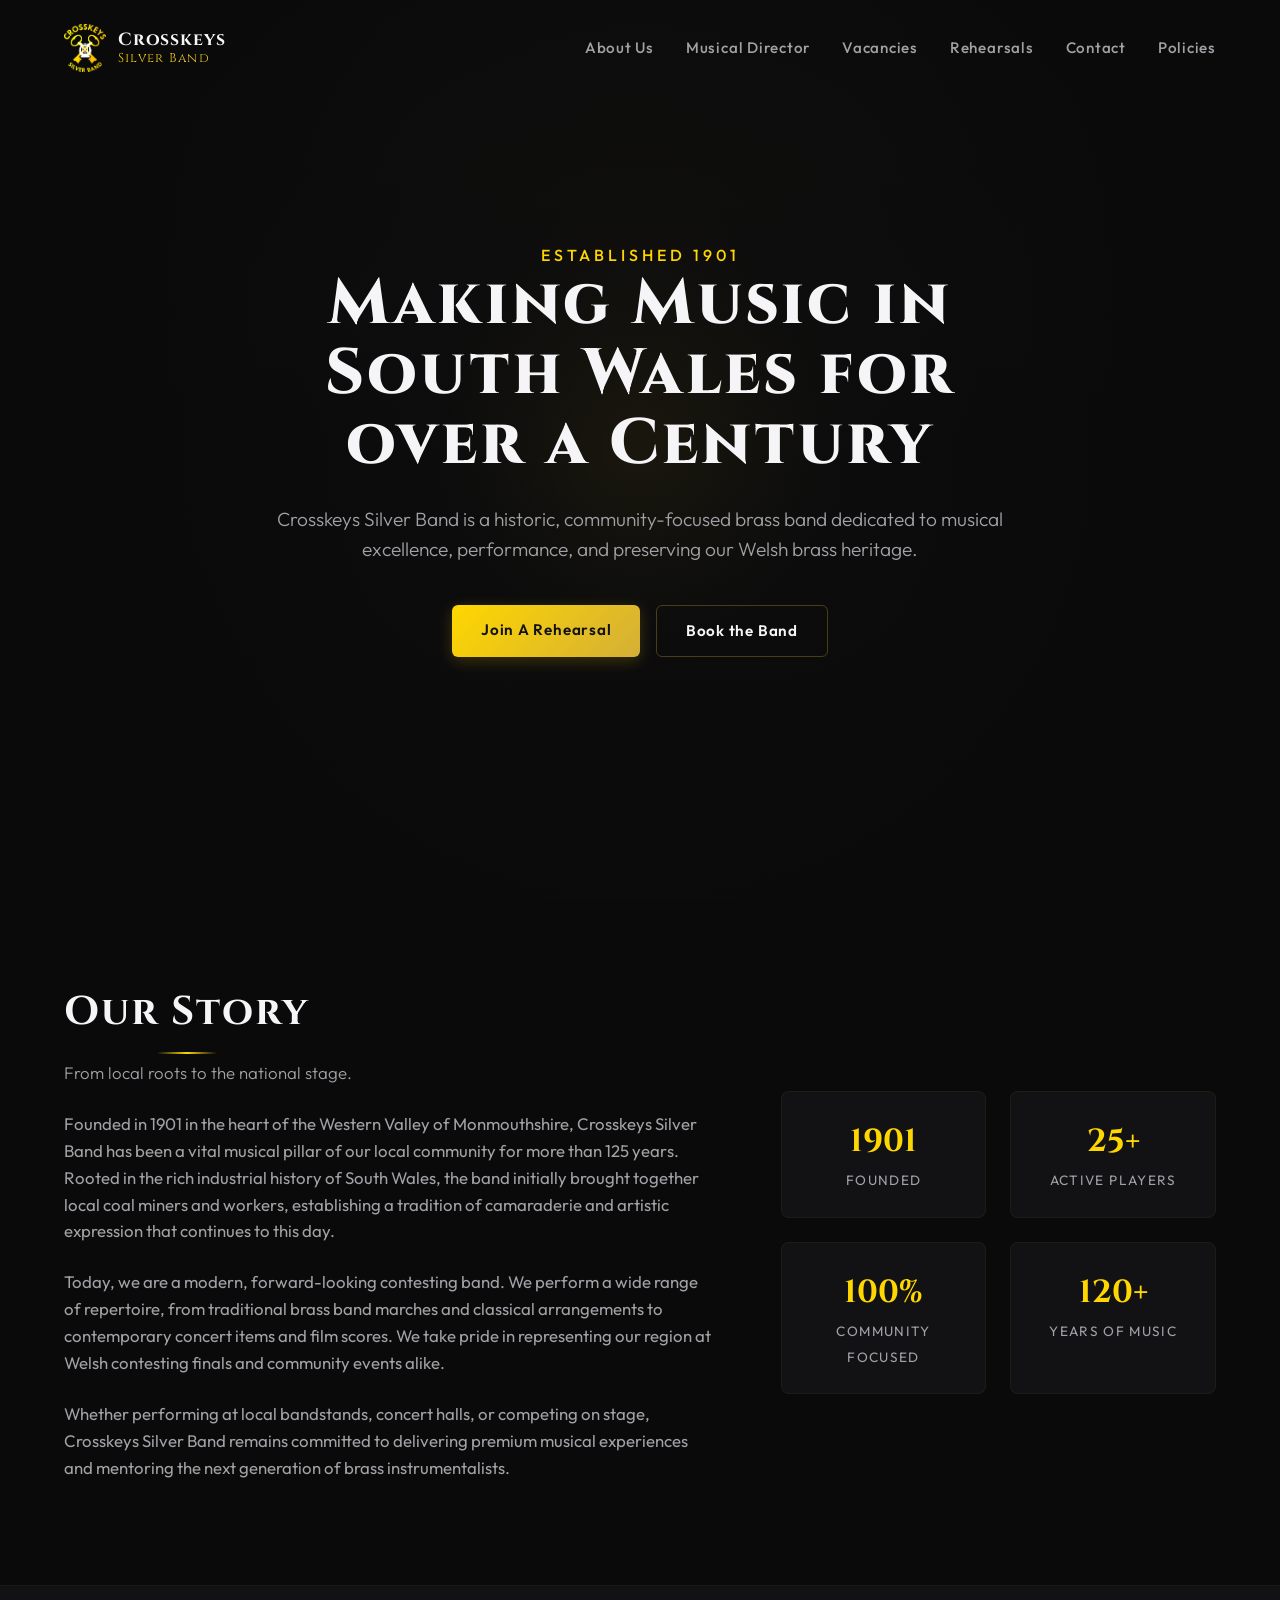
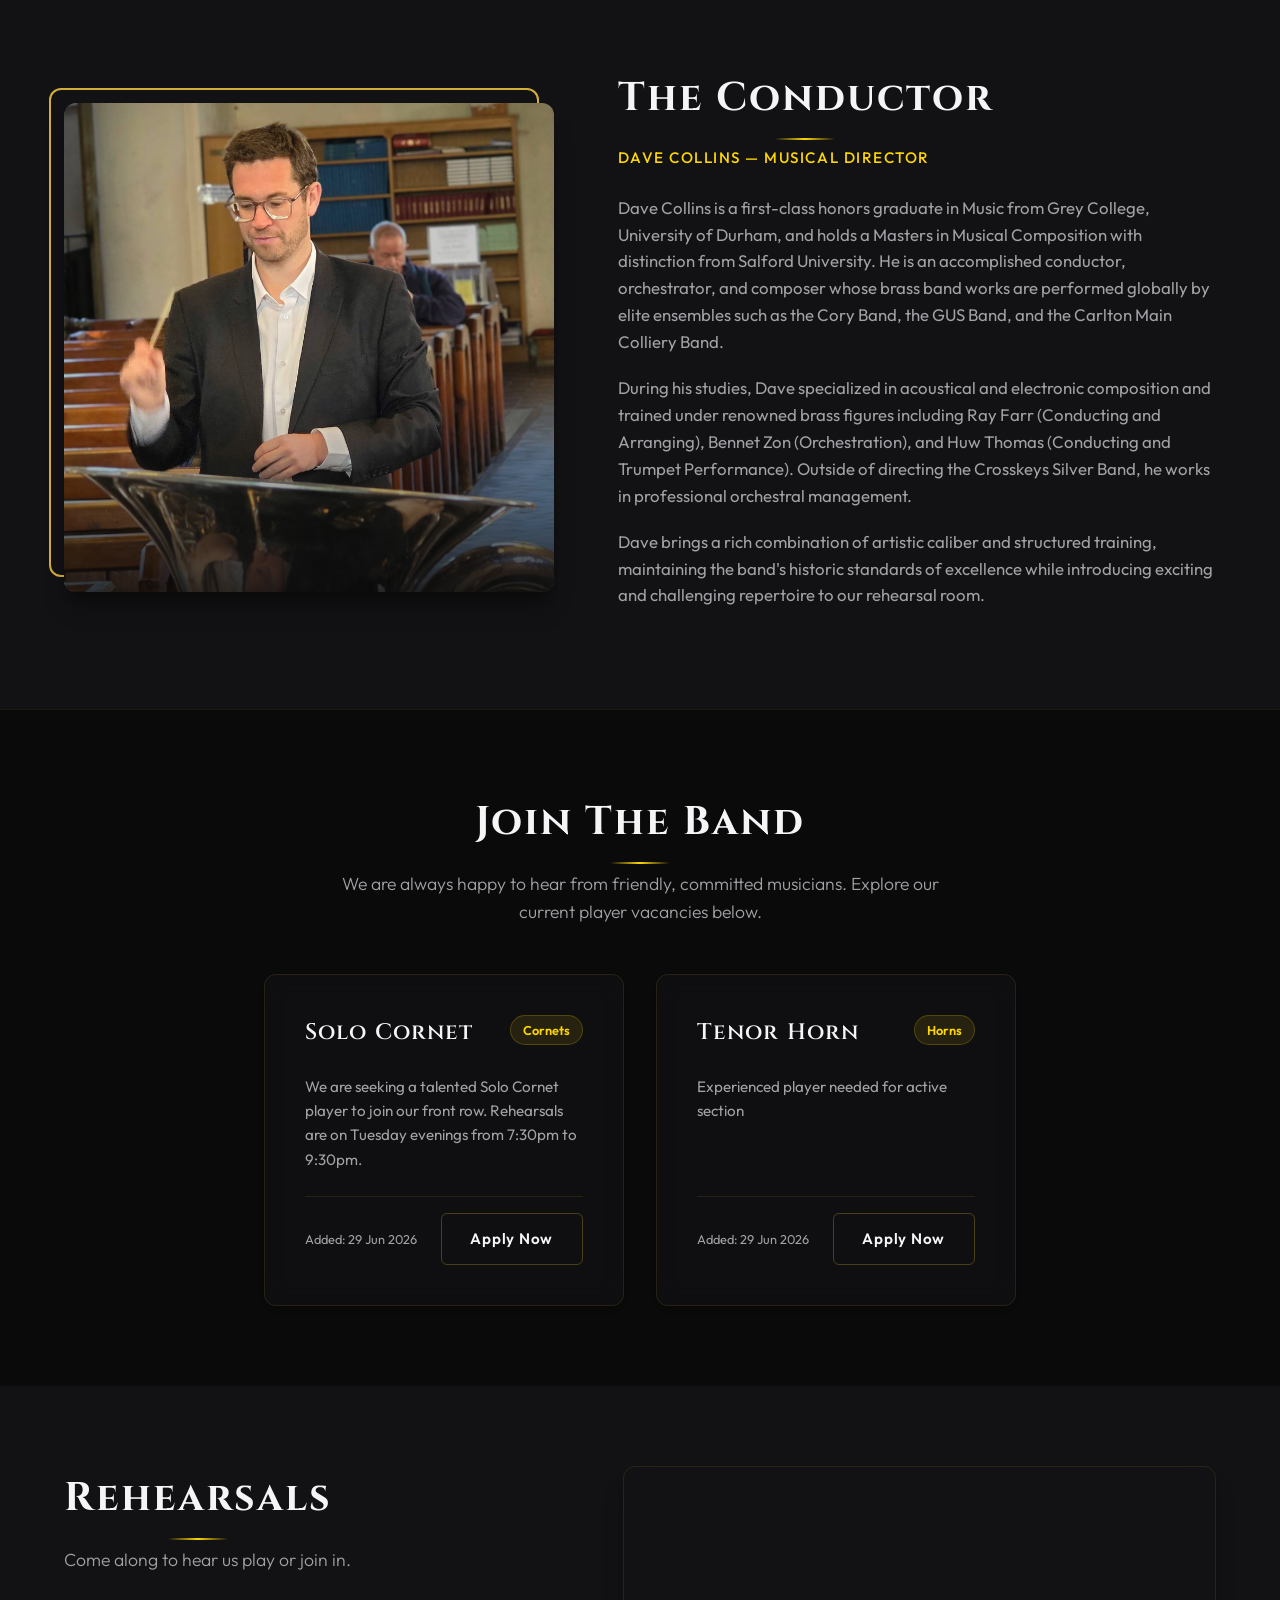
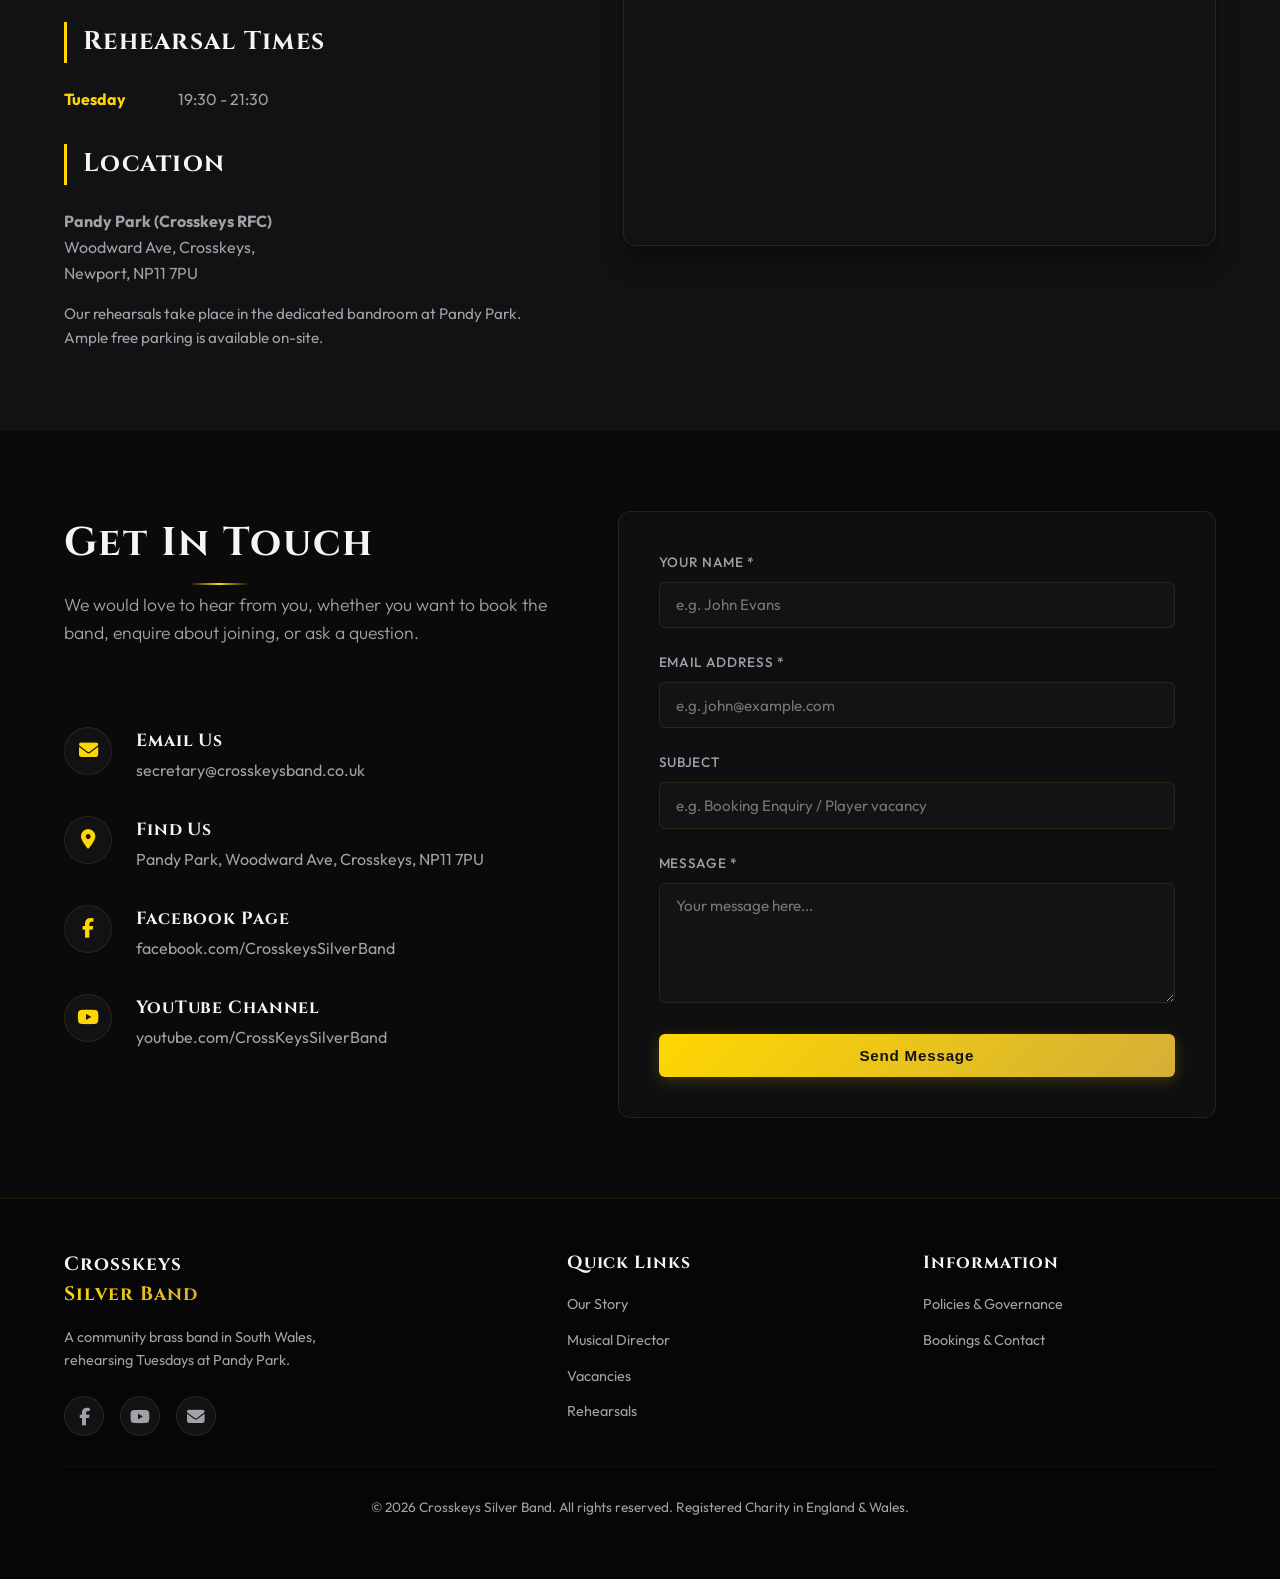
==== index.html @ 09cb7d6c "Initial commit of Crosskeys Silver Band website" ====
<!DOCTYPE html>
<html lang="en">
<head>
  <meta charset="UTF-8">
  <meta name="viewport" content="width=device-width, initial-scale=1.0">
  <meta name="description" content="Official website for Crosskeys Silver Band, a historic Welsh brass band based in Crosskeys, South Wales. Find rehearsals, booking details, and player vacancies.">
  <title>Crosskeys Silver Band | Historic South Wales Brass Band</title>
  
  <!-- FontAwesome Icons -->
  <link rel="stylesheet" href="https://cdnjs.cloudflare.com/ajax/libs/font-awesome/6.4.0/css/all.min.css">
  
  <!-- Stylesheets -->
  <link rel="stylesheet" href="css/style.css">
</head>
<body>

  <!-- Header & Navigation -->
  <header id="main-header">
    <div class="nav-container">
      <a href="index.html" class="logo-wrapper" id="nav-logo-link">
        <img src="Media/logo.png" alt="Crosskeys Silver Band Logo" class="logo-img">
        <span class="logo-text brand-font">Crosskeys<span class="logo-sub accent-text">Silver Band</span></span>
      </a>
      
      <button class="nav-toggle" aria-label="Toggle Navigation" id="mobile-menu-btn">
        <span class="hamburger"></span>
      </button>
      
      <nav class="nav-links" id="navigation-bar">
        <a href="#about" class="nav-item">About Us</a>
        <a href="#conductor" class="nav-item">Musical Director</a>
        <a href="#vacancies" class="nav-item">Vacancies</a>
        <a href="#rehearsals" class="nav-item">Rehearsals</a>
        <a href="#contact" class="nav-item">Contact</a>
        <a href="policies.html" class="nav-item">Policies</a>
      </nav>
    </div>
  </header>

  <!-- Hero Section -->
  <section class="hero" id="home">
    <div class="hero-bg"></div>
    <div class="hero-logo-glow"></div>
    
    <div class="hero-content">
      <span class="hero-pre reveal">Established 1901</span>
      <h1 class="hero-title reveal">Making Music in South Wales for over a Century</h1>
      <p class="hero-desc reveal">Crosskeys Silver Band is a historic, community-focused brass band dedicated to musical excellence, performance, and preserving our Welsh brass heritage.</p>
      <div class="hero-btns reveal">
        <a href="#rehearsals" class="btn btn-primary" id="hero-btn-rehearsals">Join A Rehearsal</a>
        <a href="#contact" class="btn btn-outline" id="hero-btn-contact">Book the Band</a>
      </div>
    </div>
  </section>

  <!-- About Section -->
  <section class="container" id="about">
    <div class="about-grid">
      <div class="about-text reveal">
        <h2 class="section-title">Our Story</h2>
        <p class="section-subtitle" style="margin-left: 0; text-align: left;">From local roots to the national stage.</p>
        <p>Founded in 1901 in the heart of the Western Valley of Monmouthshire, Crosskeys Silver Band has been a vital musical pillar of our local community for more than 125 years. Rooted in the rich industrial history of South Wales, the band initially brought together local coal miners and workers, establishing a tradition of camaraderie and artistic expression that continues to this day.</p>
        <p>Today, we are a modern, forward-looking contesting band. We perform a wide range of repertoire, from traditional brass band marches and classical arrangements to contemporary concert items and film scores. We take pride in representing our region at Welsh contesting finals and community events alike.</p>
        <p>Whether performing at local bandstands, concert halls, or competing on stage, Crosskeys Silver Band remains committed to delivering premium musical experiences and mentoring the next generation of brass instrumentalists.</p>
      </div>
      
      <div class="about-highlights reveal">
        <div class="highlight-box">
          <span class="highlight-number">1901</span>
          <span class="highlight-label">Founded</span>
        </div>
        <div class="highlight-box">
          <span class="highlight-number">25+</span>
          <span class="highlight-label">Active Players</span>
        </div>
        <div class="highlight-box">
          <span class="highlight-number">100%</span>
          <span class="highlight-label">Community Focused</span>
        </div>
        <div class="highlight-box">
          <span class="highlight-number">120+</span>
          <span class="highlight-label">Years of Music</span>
        </div>
      </div>
    </div>
  </section>

  <!-- Conductor Section -->
  <section class="conductor-bg" id="conductor">
    <div class="container">
      <div class="conductor-grid">
        <div class="conductor-img-container reveal">
          <div class="conductor-deco-border"></div>
          <div class="conductor-frame">
            <img src="Media/conductor.jpg" alt="Dave Collins - Musical Director of Crosskeys Silver Band">
          </div>
        </div>
        
        <div class="conductor-bio reveal">
          <h2 class="section-title" style="margin-left: 0; text-align: left;">The Conductor</h2>
          <span class="conductor-role">Dave Collins — Musical Director</span>
          <div class="conductor-bio-text">
            <p>Dave Collins is a first-class honors graduate in Music from Grey College, University of Durham, and holds a Masters in Musical Composition with distinction from Salford University. He is an accomplished conductor, orchestrator, and composer whose brass band works are performed globally by elite ensembles such as the Cory Band, the GUS Band, and the Carlton Main Colliery Band.</p>
            <p>During his studies, Dave specialized in acoustical and electronic composition and trained under renowned brass figures including Ray Farr (Conducting and Arranging), Bennet Zon (Orchestration), and Huw Thomas (Conducting and Trumpet Performance). Outside of directing the Crosskeys Silver Band, he works in professional orchestral management.</p>
            <p>Dave brings a rich combination of artistic caliber and structured training, maintaining the band's historic standards of excellence while introducing exciting and challenging repertoire to our rehearsal room.</p>
          </div>
        </div>
      </div>
    </div>
  </section>

  <!-- Vacancies Section -->
  <section class="container" id="vacancies">
    <div class="text-center reveal">
      <h2 class="section-title">Join The Band</h2>
      <p class="section-subtitle">We are always happy to hear from friendly, committed musicians. Explore our current player vacancies below.</p>
    </div>
    
    <div class="vacancies-grid" id="vacancies-list">
      <!-- Dynamic Vacancies Loaded via JS -->
      <div class="text-center" style="grid-column: 1/-1; padding: 2rem;">
        <i class="fas fa-spinner fa-spin" style="font-size: 2rem; color: var(--color-gold);"></i>
        <p style="margin-top: 1rem; color: var(--text-secondary);">Loading current vacancies...</p>
      </div>
    </div>
  </section>

  <!-- Rehearsals & Map Section -->
  <section class="rehearsal-bg" id="rehearsals">
    <div class="container rehearsal-grid">
      <div class="rehearsal-info reveal">
        <h2 class="section-title" style="margin-left: 0; text-align: left;">Rehearsals</h2>
        <p class="section-subtitle" style="margin-left: 0; text-align: left;">Come along to hear us play or join in.</p>
        
        <div class="rehearsal-time-card">
          <h3>Rehearsal Times</h3>
          <div class="time-item">
            <span class="time-day">Tuesday</span>
            <span class="time-hours">19:30 - 21:30</span>
          </div>
        </div>

        <div class="rehearsal-location-card">
          <h3>Location</h3>
          <p style="color: var(--text-secondary); margin-bottom: 1rem;">
            <strong>Pandy Park (Crosskeys RFC)</strong><br>
            Woodward Ave, Crosskeys,<br>
            Newport, NP11 7PU
          </p>
          <p style="font-size: 0.95rem; color: var(--text-secondary);">
            Our rehearsals take place in the dedicated bandroom at Pandy Park. Ample free parking is available on-site.
          </p>
        </div>
      </div>
      
      <div class="map-wrapper reveal">
        <!-- Google Map iframe centered on Crosskeys Silver Bandroom -->
        <iframe 
          src="https://www.google.com/maps/embed?pb=!1m18!1m12!1m3!1d2477.139326256424!2d-3.1297874!3d51.6206569!2m3!1f0!2f0!3f0!3m2!1i1024!2i768!4f13.1!3m3!1m2!1s0x486e1fea07e3df35%3A0xa706ca215bfa90cd!2sCross+Keys+Silver+Band!5e0!3m2!1sen!2suk!4v1719600000000!5m2!1sen!2suk" 
          width="600" 
          height="450" 
          allowfullscreen="" 
          loading="lazy" 
          referrerpolicy="no-referrer-when-downgrade"
          title="Google Maps Location of Crosskeys Silver Bandroom">
        </iframe>
      </div>
    </div>
  </section>

  <!-- Contact & Bookings -->
  <section class="container" id="contact">
    <div class="contact-grid">
      <div class="contact-details reveal">
        <div>
          <h2 class="section-title" style="margin-left: 0; text-align: left;">Get In Touch</h2>
          <p class="section-subtitle" style="margin-left: 0; text-align: left;">We would love to hear from you, whether you want to book the band, enquire about joining, or ask a question.</p>
        </div>
        
        <div class="contact-item">
          <div class="contact-icon"><i class="fas fa-envelope"></i></div>
          <div class="contact-item-content">
            <h4>Email Us</h4>
            <p><a href="#" class="decode-email" data-user="secretary" data-domain="crosskeysband.co.uk">secretary [at] crosskeysband.co.uk</a></p>
          </div>
        </div>

        <div class="contact-item">
          <div class="contact-icon"><i class="fas fa-location-dot"></i></div>
          <div class="contact-item-content">
            <h4>Find Us</h4>
            <p>Pandy Park, Woodward Ave, Crosskeys, NP11 7PU</p>
          </div>
        </div>

        <div class="contact-item">
          <div class="contact-icon"><i class="fab fa-facebook-f"></i></div>
          <div class="contact-item-content">
            <h4>Facebook Page</h4>
            <p><a href="https://www.facebook.com/CrosskeysSilverBand" target="_blank" rel="noopener">facebook.com/CrosskeysSilverBand</a></p>
          </div>
        </div>

        <div class="contact-item">
          <div class="contact-icon"><i class="fab fa-youtube"></i></div>
          <div class="contact-item-content">
            <h4>YouTube Channel</h4>
            <p><a href="https://www.youtube.com/CrossKeysSilverBand" target="_blank" rel="noopener">youtube.com/CrossKeysSilverBand</a></p>
          </div>
        </div>
      </div>
      
      <div class="glass-card contact-form reveal">
        <form id="contact-form">
          <div class="form-group">
            <label for="name">Your Name *</label>
            <input type="text" id="name" class="form-control" placeholder="e.g. John Evans" required>
          </div>
          
          <div class="form-group">
            <label for="email">Email Address *</label>
            <input type="email" id="email" class="form-control" placeholder="e.g. john@example.com" required>
          </div>
          
          <div class="form-group">
            <label for="subject">Subject</label>
            <input type="text" id="subject" class="form-control" placeholder="e.g. Booking Enquiry / Player vacancy">
          </div>
          
          <div class="form-group">
            <label for="message">Message *</label>
            <textarea id="message" class="form-control" placeholder="Your message here..." required></textarea>
          </div>
          
          <button type="submit" class="btn btn-primary" style="width: 100%;" id="contact-submit-btn">Send Message</button>
          
          <div id="form-status" class="form-status"></div>
        </form>
      </div>
    </div>
  </section>

  <!-- Footer -->
  <footer id="main-footer">
    <div class="container" style="padding: 0 0 30px 0;">
      <div class="footer-grid">
        <div class="footer-info">
          <h4 class="brand-font">Crosskeys<br><span class="accent-text">Silver Band</span></h4>
          <p>A community brass band in South Wales, rehearsing Tuesdays at Pandy Park.</p>
          <div class="social-links">
            <a href="https://www.facebook.com/CrosskeysSilverBand" target="_blank" rel="noopener" class="social-btn" aria-label="Facebook"><i class="fab fa-facebook-f"></i></a>
            <a href="https://www.youtube.com/CrossKeysSilverBand" target="_blank" rel="noopener" class="social-btn" aria-label="YouTube"><i class="fab fa-youtube"></i></a>
            <a href="#" class="social-btn decode-email" data-user="secretary" data-domain="crosskeysband.co.uk" aria-label="Email"><i class="fas fa-envelope"></i></a>
          </div>
        </div>
        
        <div class="footer-links">
          <h4>Quick Links</h4>
          <ul>
            <li><a href="#about">Our Story</a></li>
            <li><a href="#conductor">Musical Director</a></li>
            <li><a href="#vacancies">Vacancies</a></li>
            <li><a href="#rehearsals">Rehearsals</a></li>
          </ul>
        </div>

        <div class="footer-links">
          <h4>Information</h4>
          <ul>
            <li><a href="policies.html">Policies & Governance</a></li>
            <li><a href="#contact">Bookings & Contact</a></li>
          </ul>
        </div>
      </div>
      
      <div class="footer-bottom">
        <p>&copy; 2026 Crosskeys Silver Band. All rights reserved. Registered Charity in England & Wales.</p>
      </div>
    </div>
  </footer>

  <script src="js/main.js"></script>
</body>
</html>
---- css/style.css ----
/* 
   Crosskeys Silver Band - Main Stylesheet
   Theme: Modern Sleek with Historic Brass Band Roots
   Colors: Deep Charcoal, Metallic Brass, Gold, and Warm Amber Glow
*/

@import url('https://fonts.googleapis.com/css2?family=Cinzel:wght@400;500;600;700;800&family=Outfit:wght@300;400;500;600;700&display=swap');

:root {
  --bg-primary: #0a0a0b;
  --bg-secondary: #121214;
  --bg-glass: rgba(18, 18, 20, 0.7);
  --bg-glass-heavy: rgba(10, 10, 11, 0.85);
  
  /* Gold and Brass Accents */
  --color-gold: #ffd700;
  --color-gold-rgb: 255, 215, 0;
  --color-brass: #d4af37;
  --color-brass-dark: #b8860b;
  --color-accent-glow: rgba(212, 175, 55, 0.15);
  
  /* Text Colors */
  --text-primary: #f5f5f7;
  --text-secondary: #a1a1a6;
  --text-dark: #121214;
  
  /* Borders and Shadows */
  --border-glass: rgba(212, 175, 55, 0.12);
  --border-glass-hover: rgba(212, 175, 55, 0.3);
  --shadow-sm: 0 4px 6px -1px rgba(0, 0, 0, 0.1), 0 2px 4px -1px rgba(0, 0, 0, 0.06);
  --shadow-lg: 0 20px 25px -5px rgba(0, 0, 0, 0.3), 0 10px 10px -5px rgba(0, 0, 0, 0.2);
  --shadow-gold: 0 0 25px rgba(255, 215, 0, 0.15);
  
  /* Transitions */
  --transition-smooth: all 0.4s cubic-bezier(0.16, 1, 0.3, 1);
  --transition-fast: all 0.2s ease;
  
  /* Layout */
  --max-width: 1200px;
}

/* Base resets & styles */
* {
  box-sizing: border-box;
  margin: 0;
  padding: 0;
}

html {
  scroll-behavior: smooth;
}

body {
  font-family: 'Outfit', sans-serif;
  background-color: var(--bg-primary);
  color: var(--text-primary);
  line-height: 1.6;
  overflow-x: hidden;
  -webkit-font-smoothing: antialiased;
}

h1, h2, h3, h4, h5, h6, .brand-font {
  font-family: 'Cinzel', serif;
  color: var(--text-primary);
  letter-spacing: 0.05em;
}

a {
  text-decoration: none;
  color: inherit;
  transition: var(--transition-fast);
}

ul {
  list-style: none;
}

img {
  max-width: 100%;
  height: auto;
  display: block;
}

/* Utilities */
.container {
  width: 90%;
  max-width: var(--max-width);
  margin: 0 auto;
  padding: 80px 0;
}

.text-center {
  text-align: center;
}

.accent-text {
  color: var(--color-gold);
  background: linear-gradient(135deg, var(--color-gold), var(--color-brass));
  -webkit-background-clip: text;
  -webkit-text-fill-color: transparent;
}

.section-title {
  font-size: 2.5rem;
  font-weight: 700;
  margin-bottom: 1rem;
  position: relative;
  display: inline-block;
}

.section-title::after {
  content: '';
  position: absolute;
  bottom: -10px;
  left: 50%;
  transform: translateX(-50%);
  width: 60px;
  height: 2px;
  background: linear-gradient(90deg, transparent, var(--color-gold), transparent);
}

.section-subtitle {
  font-size: 1.1rem;
  color: var(--text-secondary);
  max-width: 600px;
  margin: 0 auto 3rem auto;
  font-weight: 300;
}

/* Glassmorphism card default */
.glass-card {
  background: var(--bg-glass);
  backdrop-filter: blur(12px);
  -webkit-backdrop-filter: blur(12px);
  border: 1px solid var(--border-glass);
  border-radius: 12px;
  padding: 2.5rem;
  box-shadow: var(--shadow-sm);
  transition: var(--transition-smooth);
}

.glass-card:hover {
  border-color: var(--border-glass-hover);
  box-shadow: var(--shadow-lg), var(--shadow-gold);
  transform: translateY(-5px);
}

/* Custom Scrollbar */
::-webkit-scrollbar {
  width: 10px;
}
::-webkit-scrollbar-track {
  background: var(--bg-primary);
}
::-webkit-scrollbar-thumb {
  background: var(--bg-secondary);
  border: 2px solid var(--bg-primary);
  border-radius: 5px;
}
::-webkit-scrollbar-thumb:hover {
  background: var(--color-brass);
}

/* ==========================================
   Header & Navigation
   ========================================== */
header {
  position: fixed;
  top: 0;
  left: 0;
  width: 100%;
  z-index: 1000;
  transition: var(--transition-smooth);
  padding: 1.5rem 0;
}

header.scrolled {
  background: var(--bg-glass-heavy);
  backdrop-filter: blur(15px);
  -webkit-backdrop-filter: blur(15px);
  box-shadow: 0 4px 30px rgba(0, 0, 0, 0.4);
  padding: 0.8rem 0;
  border-bottom: 1px solid var(--border-glass);
}

.nav-container {
  display: flex;
  justify-content: space-between;
  align-items: center;
  width: 90%;
  max-width: var(--max-width);
  margin: 0 auto;
}

.logo-wrapper {
  display: flex;
  align-items: center;
  gap: 12px;
}

.logo-img {
  height: 48px;
  width: auto;
  transition: var(--transition-smooth);
}

header.scrolled .logo-img {
  height: 40px;
}

.logo-text {
  font-size: 1.1rem;
  font-weight: 700;
  line-height: 1.2;
}

.logo-sub {
  display: block;
  font-size: 0.8rem;
  font-weight: 400;
  letter-spacing: 0.1em;
}

.nav-links {
  display: flex;
  gap: 2rem;
  align-items: center;
}

.nav-links a {
  font-size: 0.95rem;
  font-weight: 500;
  letter-spacing: 0.05em;
  padding: 0.5rem 0;
  position: relative;
  color: var(--text-secondary);
}

.nav-links a:hover, .nav-links a.active {
  color: var(--text-primary);
}

.nav-links a::after {
  content: '';
  position: absolute;
  bottom: 0;
  left: 0;
  width: 0;
  height: 2px;
  background: linear-gradient(90deg, var(--color-gold), var(--color-brass));
  transition: var(--transition-fast);
}

.nav-links a:hover::after, .nav-links a.active::after {
  width: 100%;
}

/* Mobile Nav Toggle */
.nav-toggle {
  display: none;
  background: none;
  border: none;
  cursor: pointer;
  padding: 0.5rem;
}

.hamburger {
  display: block;
  width: 24px;
  height: 2px;
  background: var(--text-primary);
  position: relative;
  transition: var(--transition-fast);
}

.hamburger::before, .hamburger::after {
  content: '';
  position: absolute;
  width: 24px;
  height: 2px;
  background: var(--text-primary);
  left: 0;
  transition: var(--transition-fast);
}

.hamburger::before { top: -6px; }
.hamburger::after { top: 6px; }

.nav-toggle.open .hamburger {
  background: transparent;
}
.nav-toggle.open .hamburger::before {
  transform: rotate(45deg);
  top: 0;
}
.nav-toggle.open .hamburger::after {
  transform: rotate(-45deg);
  top: 0;
}

/* Buttons */
.btn {
  display: inline-block;
  padding: 0.8rem 1.8rem;
  border-radius: 6px;
  font-size: 0.95rem;
  font-weight: 600;
  letter-spacing: 0.05em;
  cursor: pointer;
  transition: var(--transition-smooth);
}

.btn-primary {
  background: linear-gradient(135deg, var(--color-gold), var(--color-brass));
  color: var(--text-dark);
  border: none;
  box-shadow: 0 4px 15px rgba(255, 215, 0, 0.2);
}

.btn-primary:hover {
  transform: translateY(-2px);
  box-shadow: 0 6px 20px rgba(255, 215, 0, 0.4);
}

.btn-outline {
  background: transparent;
  color: var(--text-primary);
  border: 1px solid var(--border-glass-hover);
}

.btn-outline:hover {
  background: rgba(255, 215, 0, 0.05);
  border-color: var(--color-gold);
  transform: translateY(-2px);
}

/* ==========================================
   Hero Section
   ========================================== */
.hero {
  height: 100vh;
  min-height: 600px;
  display: flex;
  align-items: center;
  justify-content: center;
  position: relative;
  overflow: hidden;
  background: radial-gradient(circle at center, rgba(18, 18, 20, 0.2) 0%, var(--bg-primary) 100%);
}

.hero-bg {
  position: absolute;
  top: 0;
  left: 0;
  width: 100%;
  height: 100%;
  z-index: -1;
  background-image: linear-gradient(to bottom, rgba(10, 10, 11, 0.4), var(--bg-primary)), radial-gradient(circle at 50% 30%, rgba(212, 175, 55, 0.08) 0%, transparent 60%);
}

.hero-logo-glow {
  position: absolute;
  width: 400px;
  height: 400px;
  background: radial-gradient(circle, rgba(255, 215, 0, 0.06) 0%, transparent 70%);
  z-index: -1;
  animation: pulse 8s ease-in-out infinite alternate;
}

@keyframes pulse {
  0% { transform: scale(1); opacity: 0.6; }
  100% { transform: scale(1.15); opacity: 0.9; }
}

.hero-content {
  text-align: center;
  max-width: 800px;
  z-index: 10;
  padding: 0 1.5rem;
}

.hero-pre {
  font-size: 1rem;
  letter-spacing: 0.25em;
  color: var(--color-gold);
  margin-bottom: 1rem;
  text-transform: uppercase;
  font-weight: 500;
}

.hero-title {
  font-size: 4rem;
  font-weight: 800;
  line-height: 1.1;
  margin-bottom: 1.5rem;
}

@media (max-width: 768px) {
  .hero-title {
    font-size: 2.5rem;
  }
}

.hero-desc {
  font-size: 1.2rem;
  color: var(--text-secondary);
  margin-bottom: 2.5rem;
  font-weight: 300;
}

.hero-btns {
  display: flex;
  gap: 1rem;
  justify-content: center;
}

@media (max-width: 480px) {
  .hero-btns {
    flex-direction: column;
    align-items: stretch;
  }
}

/* ==========================================
   About / History Section
   ========================================== */
.about-grid {
  display: grid;
  grid-template-columns: 1.2fr 0.8fr;
  gap: 4rem;
  align-items: center;
}

@media (max-width: 992px) {
  .about-grid {
    grid-template-columns: 1fr;
    gap: 3rem;
  }
}

.about-text p {
  margin-bottom: 1.5rem;
  color: var(--text-secondary);
  font-size: 1.05rem;
}

.about-highlights {
  display: grid;
  grid-template-columns: repeat(2, 1fr);
  gap: 1.5rem;
}

.highlight-box {
  background: var(--bg-secondary);
  border: 1px solid rgba(255, 215, 0, 0.05);
  border-radius: 8px;
  padding: 1.5rem;
  text-align: center;
}

.highlight-number {
  font-family: 'Cinzel', serif;
  font-size: 2rem;
  font-weight: 700;
  color: var(--color-gold);
  display: block;
}

.highlight-label {
  font-size: 0.85rem;
  color: var(--text-secondary);
  text-transform: uppercase;
  letter-spacing: 0.1em;
  margin-top: 0.2rem;
}

/* ==========================================
   Conductor Section
   ========================================== */
.conductor-bg {
  background: var(--bg-secondary);
  border-top: 1px solid rgba(255, 215, 0, 0.03);
  border-bottom: 1px solid rgba(255, 215, 0, 0.03);
}

.conductor-grid {
  display: grid;
  grid-template-columns: 0.9fr 1.1fr;
  gap: 4rem;
  align-items: center;
}

@media (max-width: 992px) {
  .conductor-grid {
    grid-template-columns: 1fr;
    gap: 3rem;
  }
}

.conductor-img-container {
  position: relative;
}

.conductor-frame {
  position: relative;
  border-radius: 12px;
  overflow: hidden;
  box-shadow: var(--shadow-lg);
}

.conductor-frame::after {
  content: '';
  position: absolute;
  top: 0;
  left: 0;
  width: 100%;
  height: 100%;
  background: linear-gradient(to top, rgba(10, 10, 11, 0.8) 0%, transparent 40%);
}

.conductor-deco-border {
  position: absolute;
  top: -15px;
  left: -15px;
  right: 15px;
  bottom: 15px;
  border: 2px solid var(--color-brass);
  border-radius: 12px;
  z-index: -1;
  pointer-events: none;
}

.conductor-bio h3 {
  font-size: 1.8rem;
  margin-bottom: 0.5rem;
  font-weight: 600;
}

.conductor-role {
  color: var(--color-gold);
  font-weight: 500;
  font-size: 0.95rem;
  letter-spacing: 0.1em;
  text-transform: uppercase;
  margin-bottom: 1.5rem;
  display: block;
}

.conductor-bio-text p {
  color: var(--text-secondary);
  margin-bottom: 1.2rem;
  font-size: 1.05rem;
}

/* ==========================================
   Vacancies Section
   ========================================== */
.vacancies-grid {
  display: grid;
  grid-template-columns: repeat(auto-fit, minmax(300px, 360px));
  justify-content: center;
  gap: 2rem;
  margin-top: 2rem;
}

.vacancy-card {
  position: relative;
  display: flex;
  flex-direction: column;
  height: 100%;
}

.vacancy-header {
  display: flex;
  justify-content: space-between;
  align-items: flex-start;
  margin-bottom: 1.5rem;
}

.vacancy-instrument {
  font-size: 1.4rem;
  font-weight: 600;
  margin-right: 10px;
}

.vacancy-badge {
  background: rgba(255, 215, 0, 0.1);
  color: var(--color-gold);
  border: 1px solid rgba(255, 215, 0, 0.2);
  padding: 0.25rem 0.75rem;
  border-radius: 30px;
  font-size: 0.8rem;
  font-weight: 600;
  white-space: nowrap;
}

.vacancy-desc {
  color: var(--text-secondary);
  flex-grow: 1;
  margin-bottom: 1.5rem;
  font-size: 0.95rem;
}

.vacancy-footer {
  font-size: 0.8rem;
  color: var(--text-secondary);
  display: flex;
  justify-content: space-between;
  align-items: center;
  border-top: 1px solid var(--border-glass);
  padding-top: 1rem;
}

.no-vacancies-card {
  grid-column: 1 / -1;
  text-align: center;
  padding: 4rem 2rem;
}

.no-vacancies-icon {
  font-size: 3rem;
  color: var(--color-gold);
  margin-bottom: 1.5rem;
}

/* ==========================================
   Rehearsals & Find Us
   ========================================== */
.rehearsal-bg {
  background: var(--bg-secondary);
}

.rehearsal-grid {
  display: grid;
  grid-template-columns: 1fr 1.2fr;
  gap: 4rem;
}

@media (max-width: 992px) {
  .rehearsal-grid {
    grid-template-columns: 1fr;
    gap: 3rem;
  }
}

.rehearsal-info h3 {
  font-size: 1.6rem;
  margin-bottom: 1.5rem;
  border-left: 3px solid var(--color-gold);
  padding-left: 1rem;
}

.rehearsal-time-card {
  margin-bottom: 2rem;
}

.time-item {
  display: flex;
  gap: 1.5rem;
  margin-bottom: 1rem;
  align-items: flex-start;
}

.time-day {
  font-weight: 700;
  color: var(--color-gold);
  min-width: 90px;
}

.time-hours {
  color: var(--text-secondary);
}

.map-wrapper {
  border-radius: 12px;
  overflow: hidden;
  border: 1px solid var(--border-glass);
  height: 380px;
  box-shadow: var(--shadow-lg);
}

.map-wrapper iframe {
  width: 100%;
  height: 100%;
  border: none;
  filter: grayscale(1) invert(0.92) contrast(1.1); /* Match dark theme */
}

/* ==========================================
   Contact Section
   ========================================== */
.contact-grid {
  display: grid;
  grid-template-columns: 0.9fr 1.1fr;
  gap: 4rem;
}

@media (max-width: 992px) {
  .contact-grid {
    grid-template-columns: 1fr;
    gap: 3rem;
  }
}

.contact-details {
  display: flex;
  flex-direction: column;
  gap: 2rem;
}

.contact-item {
  display: flex;
  gap: 1.5rem;
}

.contact-icon {
  width: 48px;
  height: 48px;
  background: var(--bg-secondary);
  border: 1px solid var(--border-glass);
  border-radius: 50%;
  display: flex;
  align-items: center;
  justify-content: center;
  color: var(--color-gold);
  font-size: 1.2rem;
  flex-shrink: 0;
}

.contact-item-content h4 {
  font-size: 1.1rem;
  margin-bottom: 0.2rem;
}

.contact-item-content p, .contact-item-content a {
  color: var(--text-secondary);
}

.contact-item-content a:hover {
  color: var(--color-gold);
}

/* Form Styles */
.contact-form .form-group {
  margin-bottom: 1.5rem;
}

.contact-form label {
  display: block;
  font-size: 0.85rem;
  text-transform: uppercase;
  letter-spacing: 0.05em;
  margin-bottom: 0.5rem;
  color: var(--text-secondary);
  font-weight: 500;
}

.contact-form .form-control {
  width: 100%;
  padding: 0.8rem 1rem;
  background: rgba(25, 25, 27, 0.5);
  border: 1px solid var(--border-glass);
  border-radius: 6px;
  color: var(--text-primary);
  font-family: inherit;
  font-size: 0.95rem;
  transition: var(--transition-fast);
}

.contact-form .form-control:focus {
  outline: none;
  border-color: var(--color-gold);
  box-shadow: 0 0 10px rgba(255, 215, 0, 0.1);
  background: rgba(25, 25, 27, 0.8);
}

.contact-form textarea.form-control {
  resize: vertical;
  min-height: 120px;
}

.form-status {
  margin-top: 1rem;
  padding: 0.8rem;
  border-radius: 6px;
  font-size: 0.9rem;
  display: none;
}

.form-status.success {
  display: block;
  background: rgba(46, 213, 115, 0.1);
  color: #2ed573;
  border: 1px solid rgba(46, 213, 115, 0.2);
}

.form-status.error {
  display: block;
  background: rgba(255, 71, 87, 0.1);
  color: #ff4757;
  border: 1px solid rgba(255, 71, 87, 0.2);
}

/* ==========================================
   Policies Page Style Elements
   ========================================== */
.policies-hero {
  padding-top: 160px;
  padding-bottom: 60px;
  text-align: center;
  background: linear-gradient(to bottom, var(--bg-secondary), var(--bg-primary));
  border-bottom: 1px solid rgba(255, 215, 0, 0.03);
}

.policies-grid {
  display: grid;
  grid-template-columns: repeat(auto-fill, minmax(280px, 1fr));
  gap: 2rem;
  margin-top: 3rem;
}

.policy-card {
  display: flex;
  flex-direction: column;
  align-items: center;
  text-align: center;
  padding: 2.5rem 1.5rem;
}

.policy-icon {
  font-size: 2.5rem;
  color: var(--color-gold);
  margin-bottom: 1.5rem;
}

.policy-title {
  font-size: 1.25rem;
  font-weight: 600;
  margin-bottom: 0.8rem;
}

.policy-desc {
  font-size: 0.9rem;
  color: var(--text-secondary);
  margin-bottom: 1.5rem;
  flex-grow: 1;
}

.policy-meta {
  font-size: 0.8rem;
  color: var(--text-secondary);
  margin-bottom: 1.5rem;
}

/* ==========================================
   Admin Vacancies Page Style Elements
   ========================================== */
.admin-hero {
  padding-top: 150px;
  padding-bottom: 40px;
  border-bottom: 1px solid rgba(255, 215, 0, 0.03);
}

.admin-grid {
  display: grid;
  grid-template-columns: 1fr 1.2fr;
  gap: 3rem;
  align-items: start;
}

@media (max-width: 992px) {
  .admin-grid {
    grid-template-columns: 1fr;
  }
}

.admin-list-header {
  display: flex;
  justify-content: space-between;
  align-items: center;
  margin-bottom: 1.5rem;
}

.admin-vacancies-list {
  display: flex;
  flex-direction: column;
  gap: 1rem;
}

.admin-item {
  display: flex;
  justify-content: space-between;
  align-items: center;
  background: var(--bg-secondary);
  border: 1px solid var(--border-glass);
  border-radius: 8px;
  padding: 1rem 1.5rem;
  transition: var(--transition-fast);
}

.admin-item:hover {
  border-color: var(--border-glass-hover);
}

.admin-item-info h4 {
  font-size: 1.1rem;
  margin-bottom: 0.1rem;
}

.admin-item-info span {
  font-size: 0.8rem;
  color: var(--text-secondary);
}

.admin-item-actions {
  display: flex;
  gap: 0.5rem;
}

.btn-icon {
  background: transparent;
  border: 1px solid var(--border-glass);
  color: var(--text-primary);
  width: 36px;
  height: 36px;
  border-radius: 6px;
  display: flex;
  align-items: center;
  justify-content: center;
  cursor: pointer;
  transition: var(--transition-fast);
}

.btn-icon:hover {
  color: var(--color-gold);
  border-color: var(--color-gold);
  background: rgba(255, 215, 0, 0.05);
}

.btn-icon.btn-delete:hover {
  color: #ff4757;
  border-color: #ff4757;
  background: rgba(255, 71, 87, 0.05);
}

.admin-actions-bar {
  margin-top: 2rem;
  padding-top: 1.5rem;
  border-top: 1px solid var(--border-glass);
  display: flex;
  justify-content: space-between;
  gap: 1rem;
}

/* ==========================================
   Footer
   ========================================== */
footer {
  background: #060607;
  border-top: 1px solid var(--border-glass);
  padding: 50px 0 30px 0;
  font-size: 0.9rem;
}

.footer-grid {
  display: grid;
  grid-template-columns: 1.5fr 1fr 1fr;
  gap: 4rem;
  margin-bottom: 30px;
}

@media (max-width: 768px) {
  .footer-grid {
    grid-template-columns: 1fr;
    gap: 2rem;
  }
}

.footer-info h4 {
  font-size: 1.2rem;
  margin-bottom: 1rem;
}

.footer-info p {
  color: var(--text-secondary);
  margin-bottom: 1.5rem;
  max-width: 320px;
}

.social-links {
  display: flex;
  gap: 1rem;
}

.social-btn {
  width: 40px;
  height: 40px;
  border-radius: 50%;
  background: var(--bg-secondary);
  border: 1px solid var(--border-glass);
  display: flex;
  align-items: center;
  justify-content: center;
  color: var(--text-secondary);
  font-size: 1.1rem;
  transition: var(--transition-fast);
}

.social-btn:hover {
  color: var(--color-gold);
  border-color: var(--color-gold);
  background: rgba(255, 215, 0, 0.05);
  transform: translateY(-3px);
}

.footer-links h4 {
  font-size: 1.1rem;
  margin-bottom: 1rem;
}

.footer-links ul {
  display: flex;
  flex-direction: column;
  gap: 0.8rem;
}

.footer-links a {
  color: var(--text-secondary);
}

.footer-links a:hover {
  color: var(--color-gold);
  padding-left: 4px;
}

.footer-bottom {
  text-align: center;
  padding-top: 30px;
  border-top: 1px solid rgba(255, 215, 0, 0.05);
  color: var(--text-secondary);
  font-size: 0.85rem;
}

/* Scroll Animation classes */
.reveal {
  opacity: 0;
  transform: translateY(30px);
  transition: opacity 0.8s ease, transform 0.8s cubic-bezier(0.16, 1, 0.3, 1);
}

.reveal.active {
  opacity: 1;
  transform: translateY(0);
}
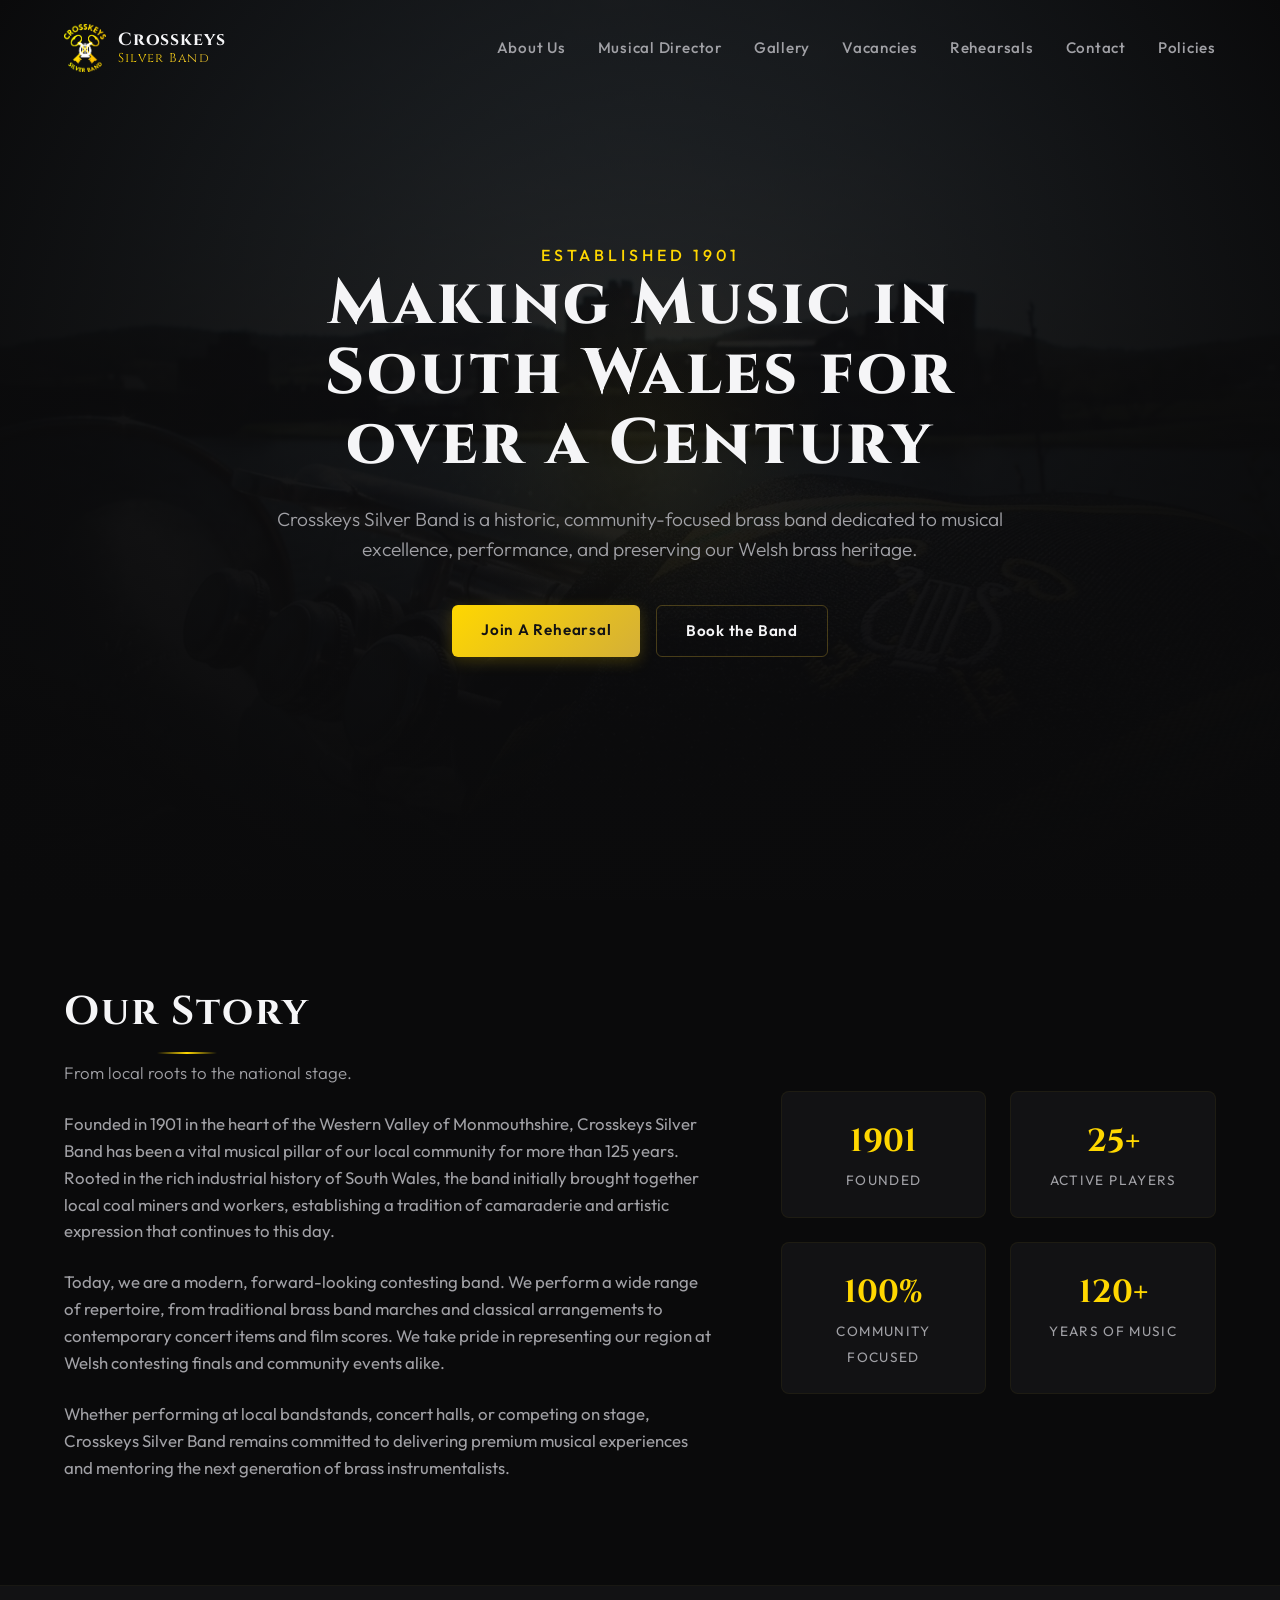
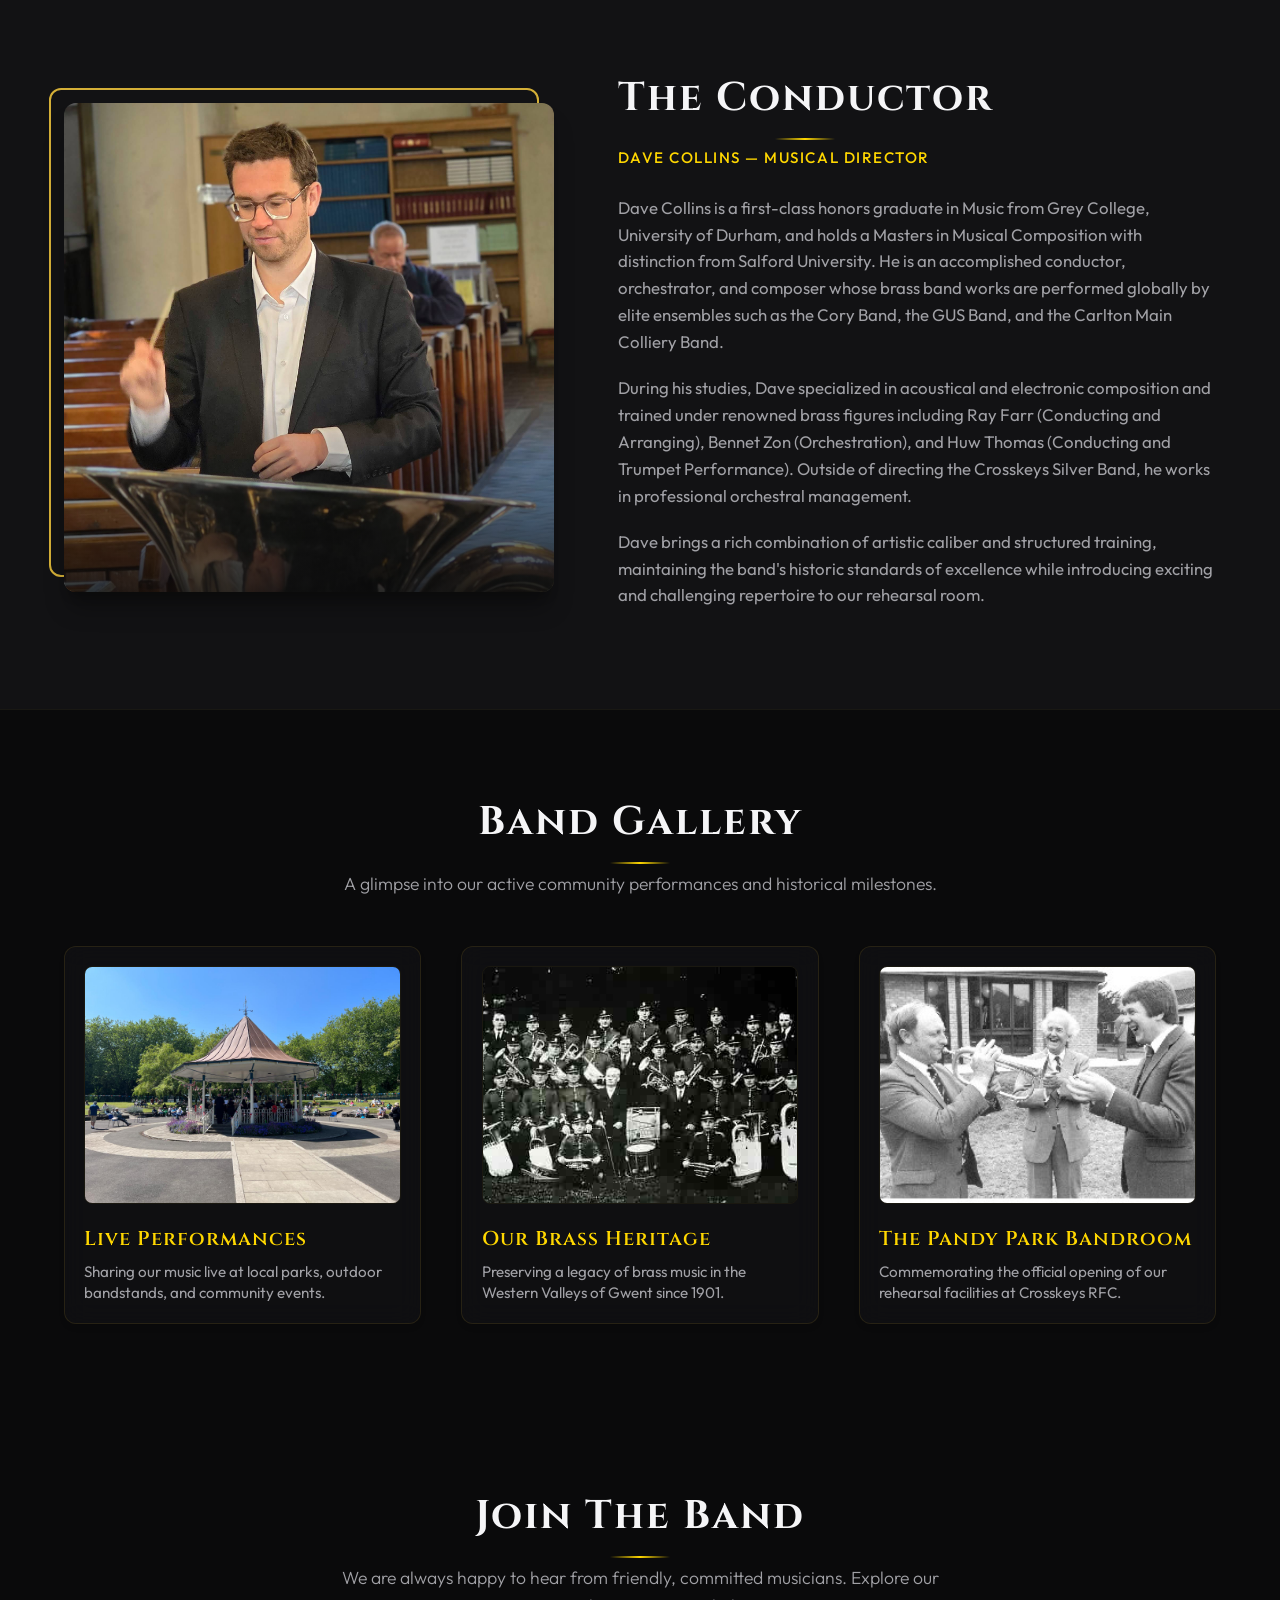
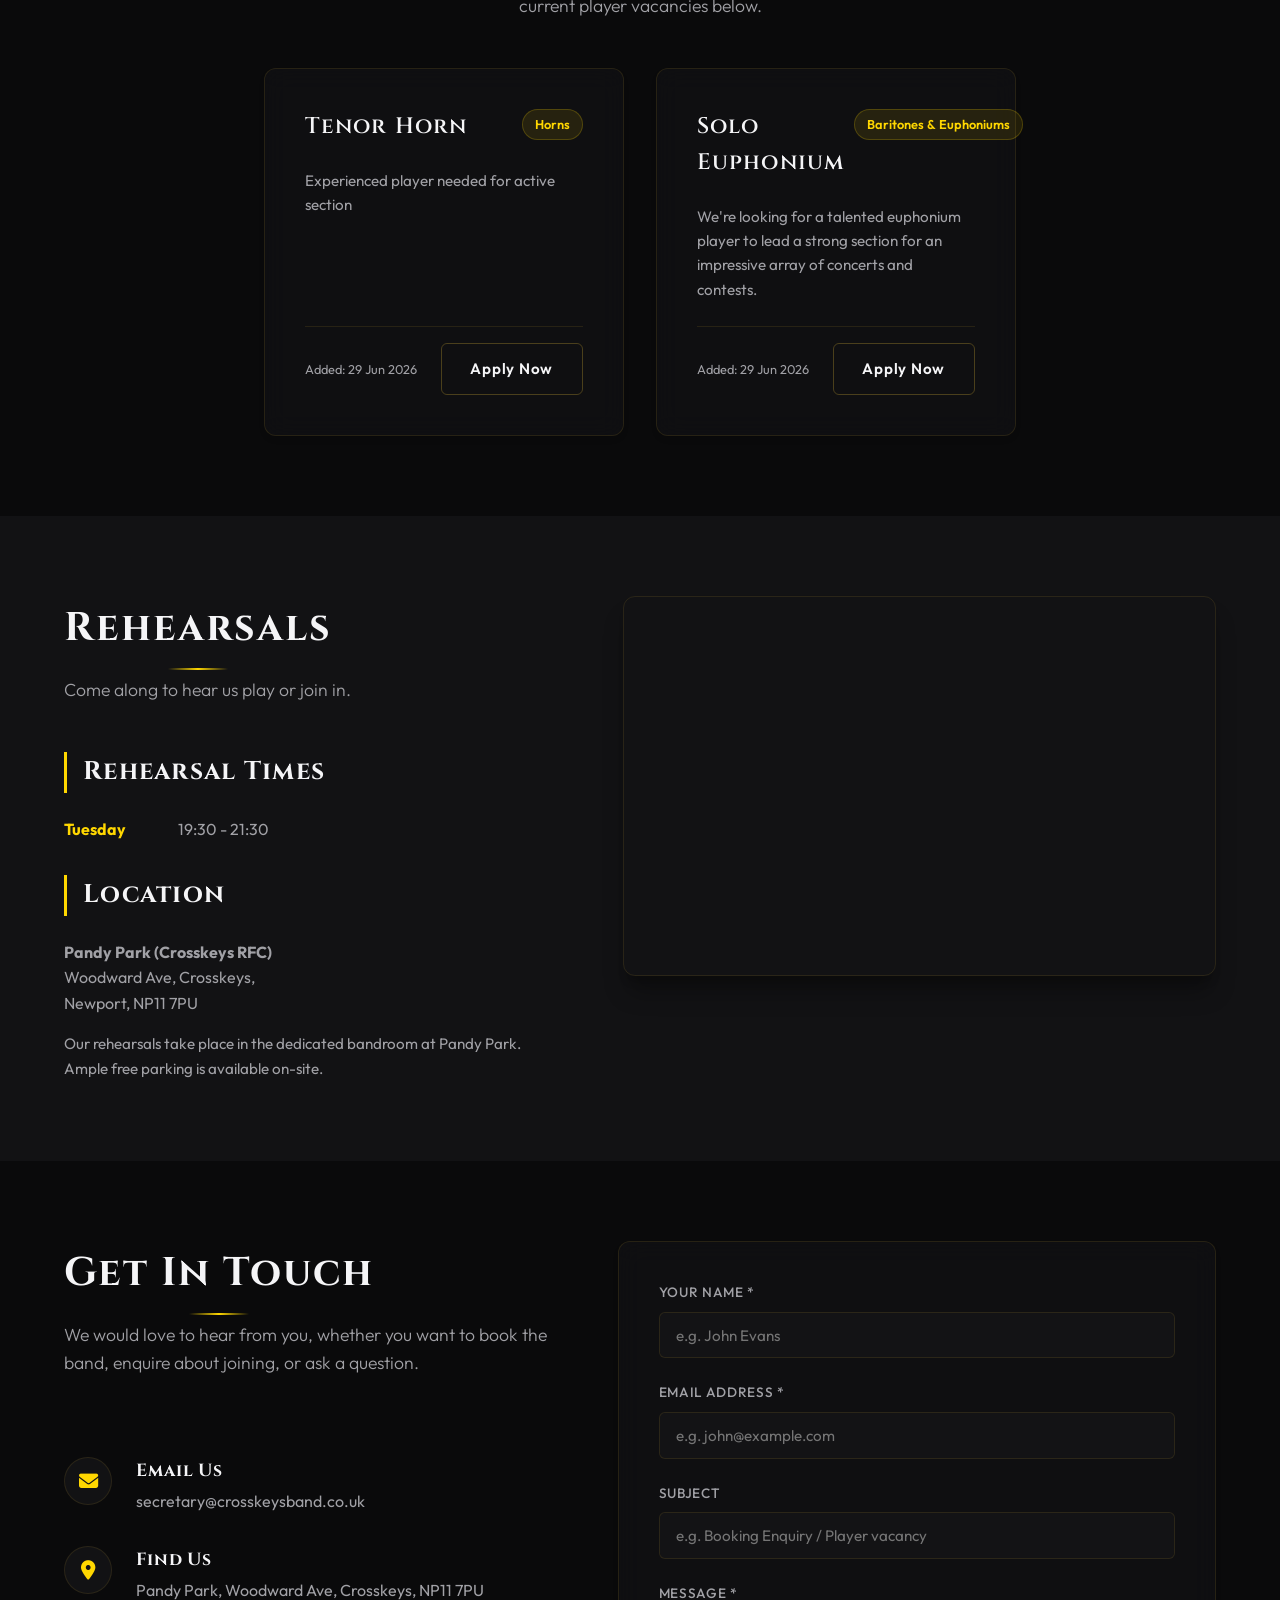
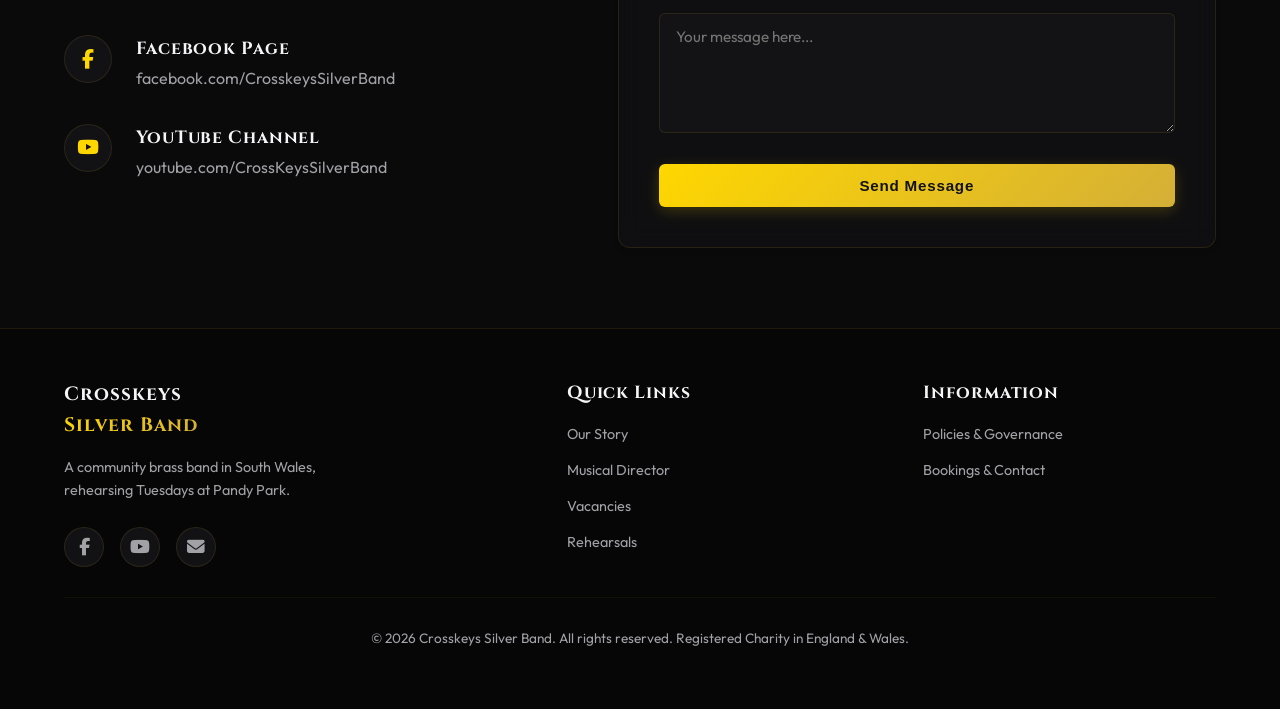
==== commit 7ca66cf8: "Add custom hero background, gallery section, and update player vacancies" ====
--- a/index.html
+++ b/index.html
@@ -29,6 +29,7 @@
       <nav class="nav-links" id="navigation-bar">
         <a href="#about" class="nav-item">About Us</a>
         <a href="#conductor" class="nav-item">Musical Director</a>
+        <a href="#gallery" class="nav-item">Gallery</a>
         <a href="#vacancies" class="nav-item">Vacancies</a>
         <a href="#rehearsals" class="nav-item">Rehearsals</a>
         <a href="#contact" class="nav-item">Contact</a>
@@ -109,6 +110,49 @@
     </div>
   </section>
 
+  <!-- Gallery Section -->
+  <section class="container" id="gallery">
+    <div class="text-center reveal">
+      <h2 class="section-title">Band Gallery</h2>
+      <p class="section-subtitle">A glimpse into our active community performances and historical milestones.</p>
+    </div>
+    
+    <div class="gallery-grid">
+      <!-- Performance Bandstand -->
+      <div class="glass-card gallery-card reveal">
+        <div class="gallery-frame">
+          <img src="Media/WhatsApp-Image-2025-06-16-at-20.35.43.jpeg" alt="Crosskeys Silver Band performing live at a sunny park bandstand">
+        </div>
+        <div class="gallery-caption">
+          <h3>Live Performances</h3>
+          <p>Sharing our music live at local parks, outdoor bandstands, and community events.</p>
+        </div>
+      </div>
+      
+      <!-- Historic Band -->
+      <div class="glass-card gallery-card reveal">
+        <div class="gallery-frame">
+          <img src="Media/Historic-Band.jpg" alt="Vintage archival photograph of Crosskeys Silver Band in uniform with their instruments">
+        </div>
+        <div class="gallery-caption">
+          <h3>Our Brass Heritage</h3>
+          <p>Preserving a legacy of brass music in the Western Valleys of Gwent since 1901.</p>
+        </div>
+      </div>
+      
+      <!-- Pandy Park Opening -->
+      <div class="glass-card gallery-card reveal">
+        <div class="gallery-frame">
+          <img src="Media/Pandy-Park-Opening.jpg" alt="Vintage photograph of committee members celebrating the opening of Pandy Park Bandroom">
+        </div>
+        <div class="gallery-caption">
+          <h3>The Pandy Park Bandroom</h3>
+          <p>Commemorating the official opening of our rehearsal facilities at Crosskeys RFC.</p>
+        </div>
+      </div>
+    </div>
+  </section>
+
   <!-- Vacancies Section -->
   <section class="container" id="vacancies">
     <div class="text-center reveal">
--- a/css/style.css
+++ b/css/style.css
@@ -355,7 +355,10 @@
   width: 100%;
   height: 100%;
   z-index: -1;
-  background-image: linear-gradient(to bottom, rgba(10, 10, 11, 0.4), var(--bg-primary)), radial-gradient(circle at 50% 30%, rgba(212, 175, 55, 0.08) 0%, transparent 60%);
+  background-image: linear-gradient(to bottom, rgba(10, 10, 11, 0.55), var(--bg-primary)), url('../Media/cropped-484977737_9369944099749898_6762681047931524330_n.jpg');
+  background-size: cover;
+  background-position: center;
+  opacity: 0.5;
 }
 
 .hero-logo-glow {
@@ -1052,3 +1055,55 @@
   opacity: 1;
   transform: translateY(0);
 }
+
+/* ==========================================
+   Gallery Section
+   ========================================== */
+.gallery-grid {
+  display: grid;
+  grid-template-columns: repeat(auto-fit, minmax(300px, 1fr));
+  gap: 2.5rem;
+  margin-top: 2rem;
+}
+
+.gallery-card {
+  padding: 1.2rem;
+  display: flex;
+  flex-direction: column;
+}
+
+.gallery-frame {
+  border-radius: 8px;
+  overflow: hidden;
+  position: relative;
+  aspect-ratio: 4 / 3;
+  border: 1px solid rgba(255, 215, 0, 0.05);
+}
+
+.gallery-frame img {
+  width: 100%;
+  height: 100%;
+  object-fit: cover;
+  transition: transform 0.6s cubic-bezier(0.16, 1, 0.3, 1);
+}
+
+.gallery-card:hover .gallery-frame img {
+  transform: scale(1.08);
+}
+
+.gallery-caption {
+  margin-top: 1.2rem;
+}
+
+.gallery-caption h3 {
+  font-size: 1.25rem;
+  font-weight: 600;
+  margin-bottom: 0.4rem;
+  color: var(--color-gold);
+}
+
+.gallery-caption p {
+  color: var(--text-secondary);
+  font-size: 0.95rem;
+  line-height: 1.4;
+}
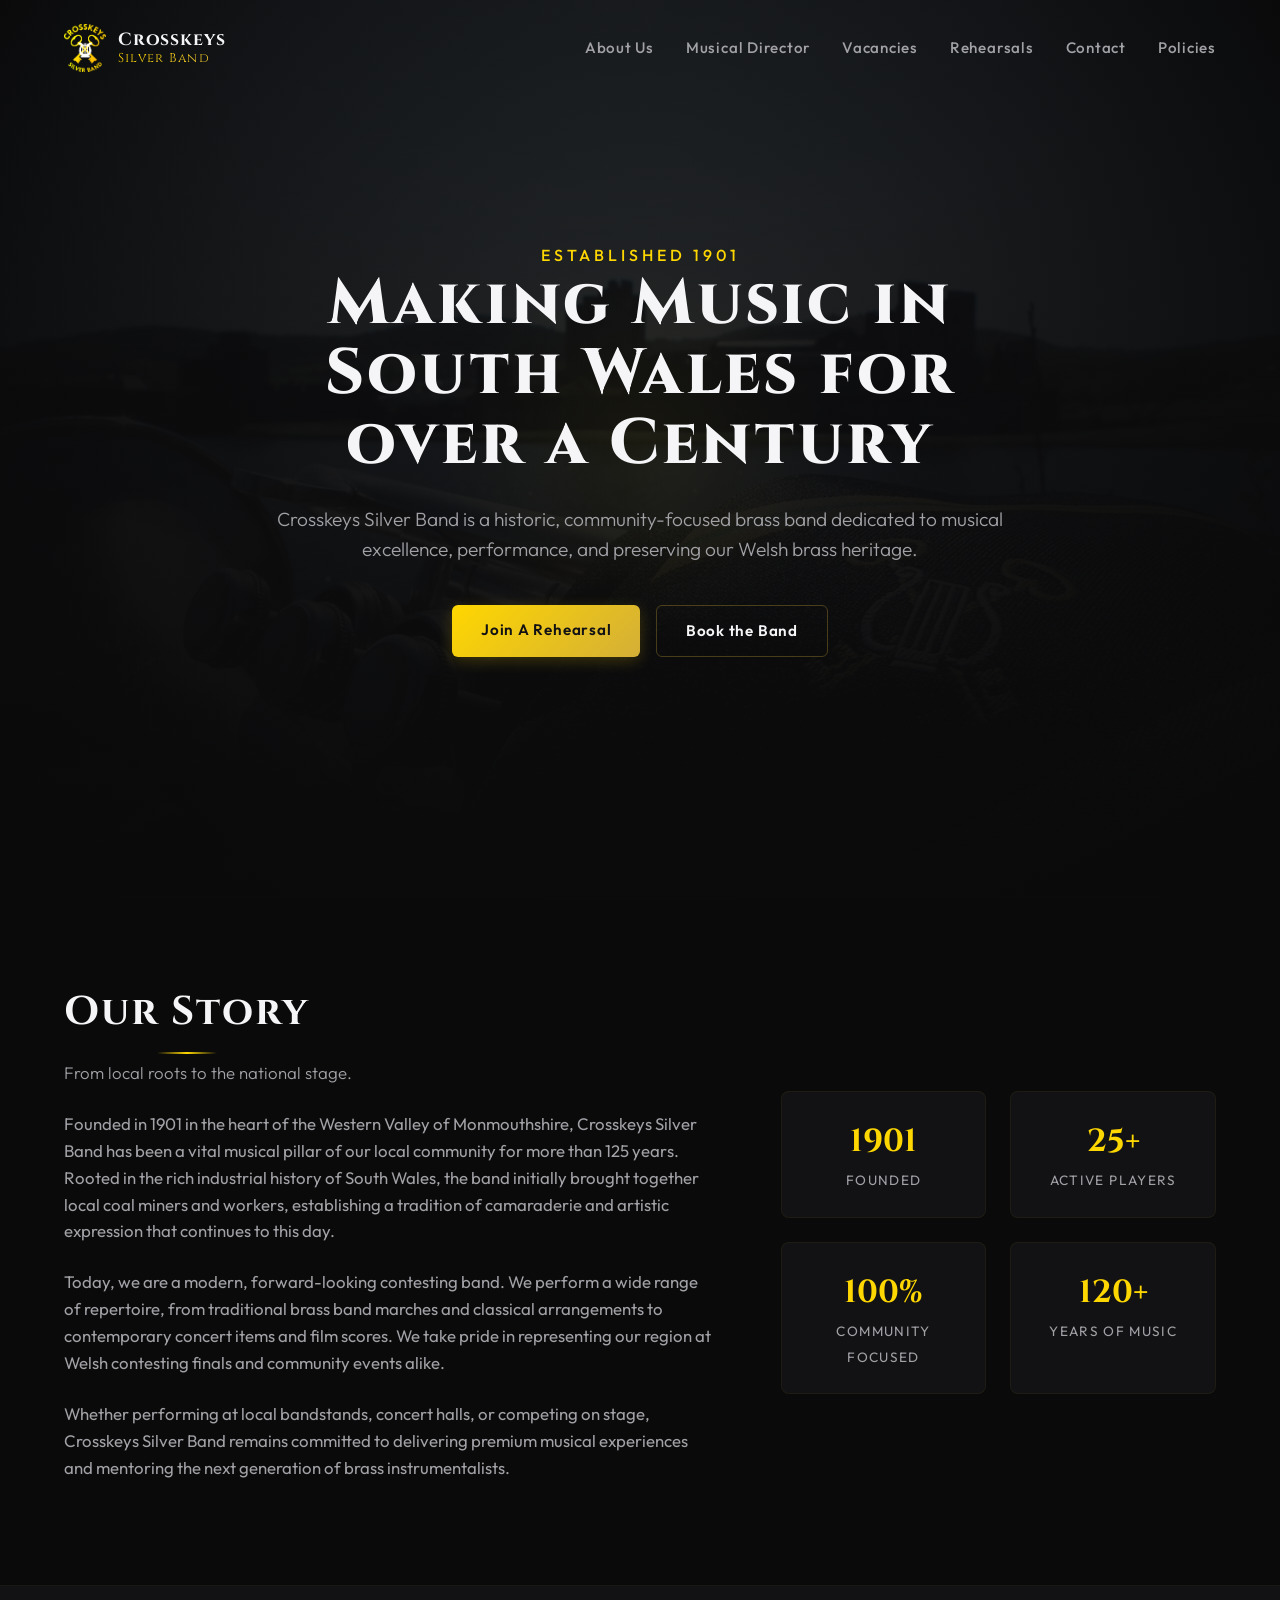
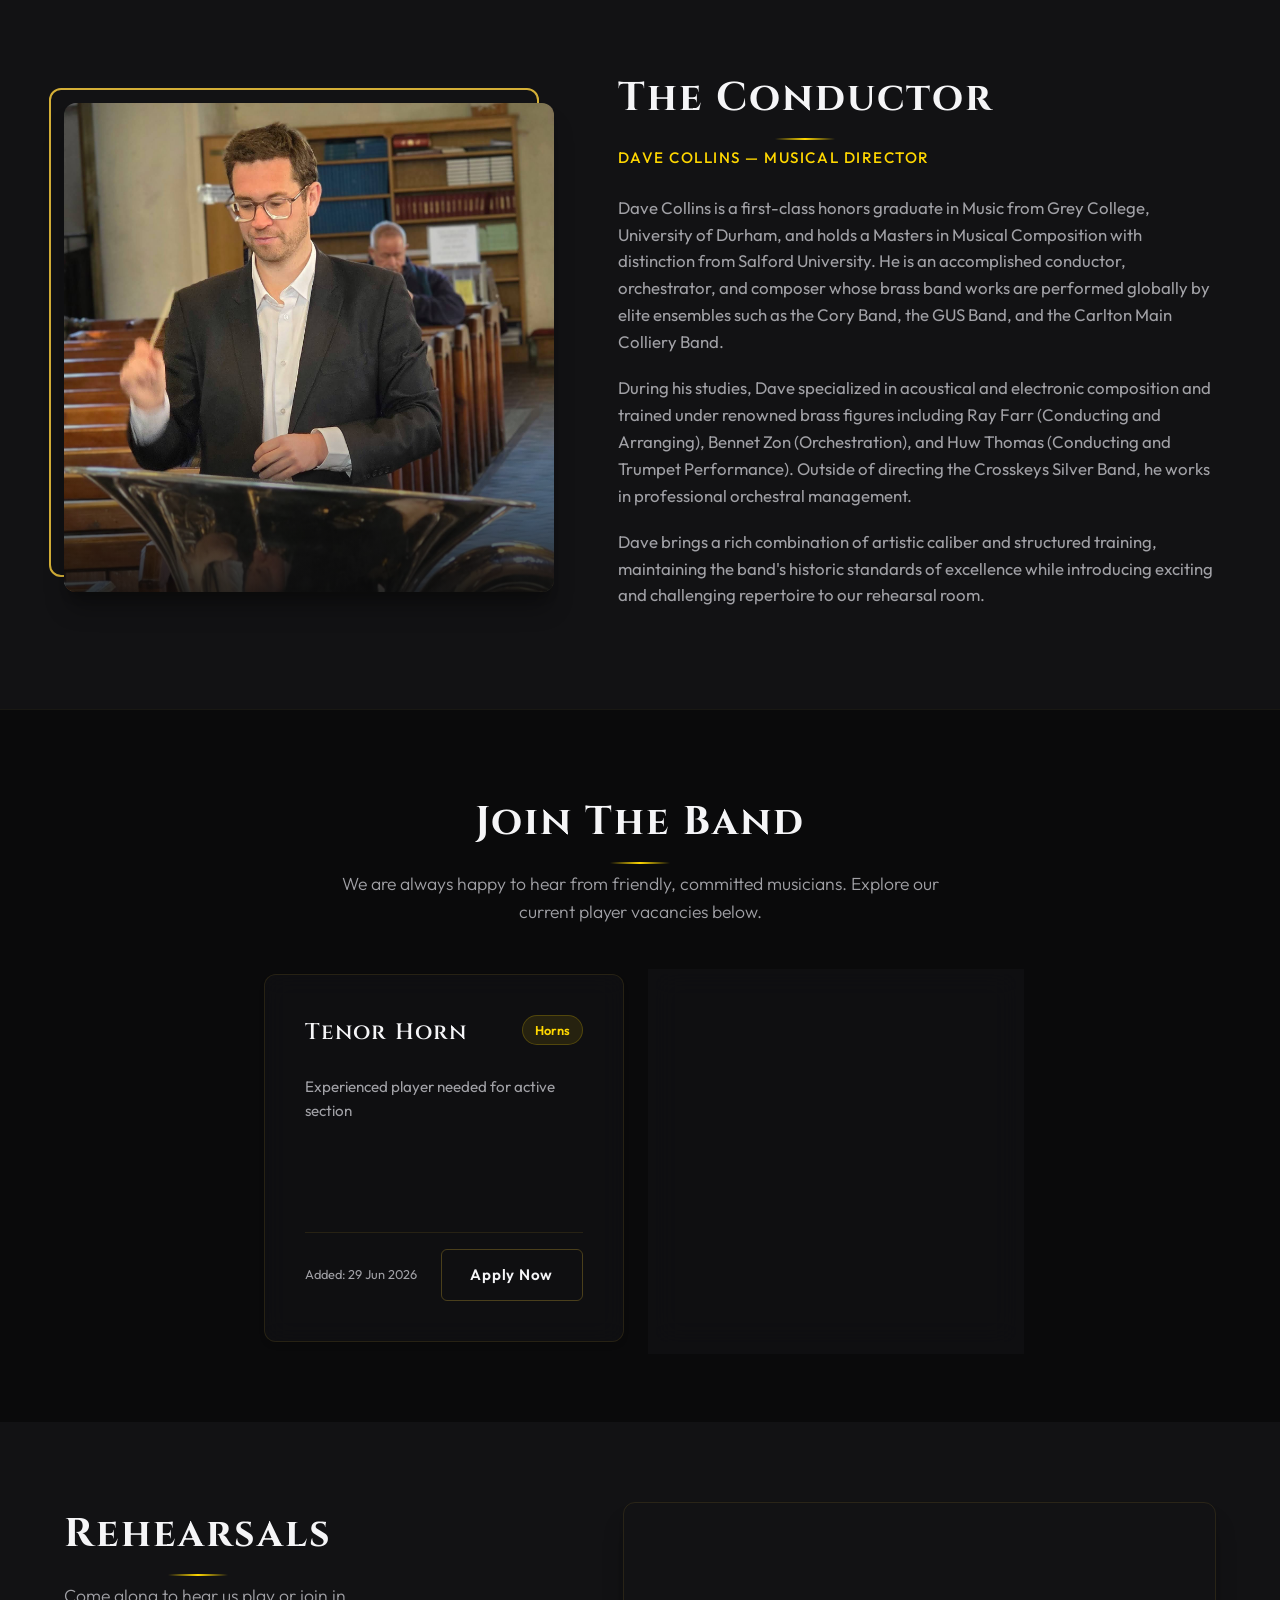
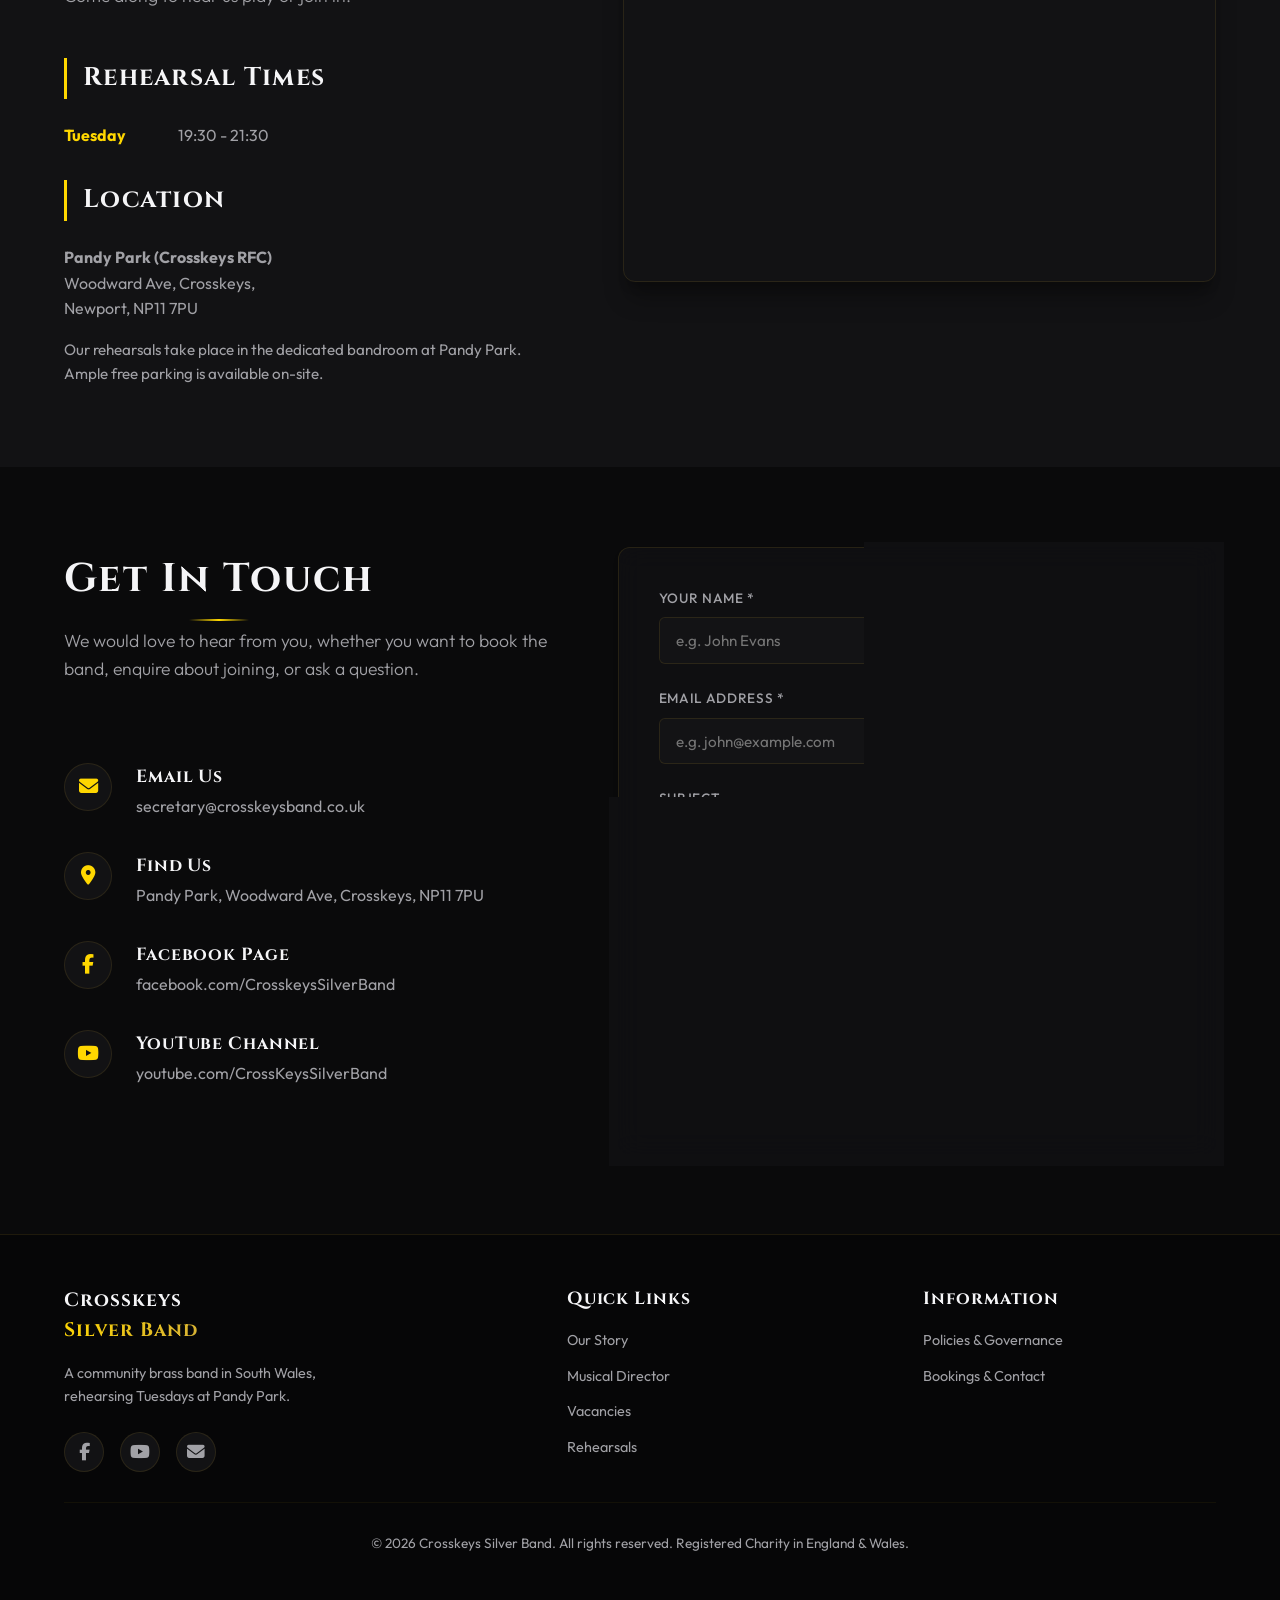
==== commit 35cb1a4a: "Addition of Wordpress Theme" ====
--- a/index.html
+++ b/index.html
@@ -29,7 +29,6 @@
       <nav class="nav-links" id="navigation-bar">
         <a href="#about" class="nav-item">About Us</a>
         <a href="#conductor" class="nav-item">Musical Director</a>
-        <a href="#gallery" class="nav-item">Gallery</a>
         <a href="#vacancies" class="nav-item">Vacancies</a>
         <a href="#rehearsals" class="nav-item">Rehearsals</a>
         <a href="#contact" class="nav-item">Contact</a>
@@ -110,49 +109,6 @@
     </div>
   </section>
 
-  <!-- Gallery Section -->
-  <section class="container" id="gallery">
-    <div class="text-center reveal">
-      <h2 class="section-title">Band Gallery</h2>
-      <p class="section-subtitle">A glimpse into our active community performances and historical milestones.</p>
-    </div>
-    
-    <div class="gallery-grid">
-      <!-- Performance Bandstand -->
-      <div class="glass-card gallery-card reveal">
-        <div class="gallery-frame">
-          <img src="Media/WhatsApp-Image-2025-06-16-at-20.35.43.jpeg" alt="Crosskeys Silver Band performing live at a sunny park bandstand">
-        </div>
-        <div class="gallery-caption">
-          <h3>Live Performances</h3>
-          <p>Sharing our music live at local parks, outdoor bandstands, and community events.</p>
-        </div>
-      </div>
-      
-      <!-- Historic Band -->
-      <div class="glass-card gallery-card reveal">
-        <div class="gallery-frame">
-          <img src="Media/Historic-Band.jpg" alt="Vintage archival photograph of Crosskeys Silver Band in uniform with their instruments">
-        </div>
-        <div class="gallery-caption">
-          <h3>Our Brass Heritage</h3>
-          <p>Preserving a legacy of brass music in the Western Valleys of Gwent since 1901.</p>
-        </div>
-      </div>
-      
-      <!-- Pandy Park Opening -->
-      <div class="glass-card gallery-card reveal">
-        <div class="gallery-frame">
-          <img src="Media/Pandy-Park-Opening.jpg" alt="Vintage photograph of committee members celebrating the opening of Pandy Park Bandroom">
-        </div>
-        <div class="gallery-caption">
-          <h3>The Pandy Park Bandroom</h3>
-          <p>Commemorating the official opening of our rehearsal facilities at Crosskeys RFC.</p>
-        </div>
-      </div>
-    </div>
-  </section>
-
   <!-- Vacancies Section -->
   <section class="container" id="vacancies">
     <div class="text-center reveal">
